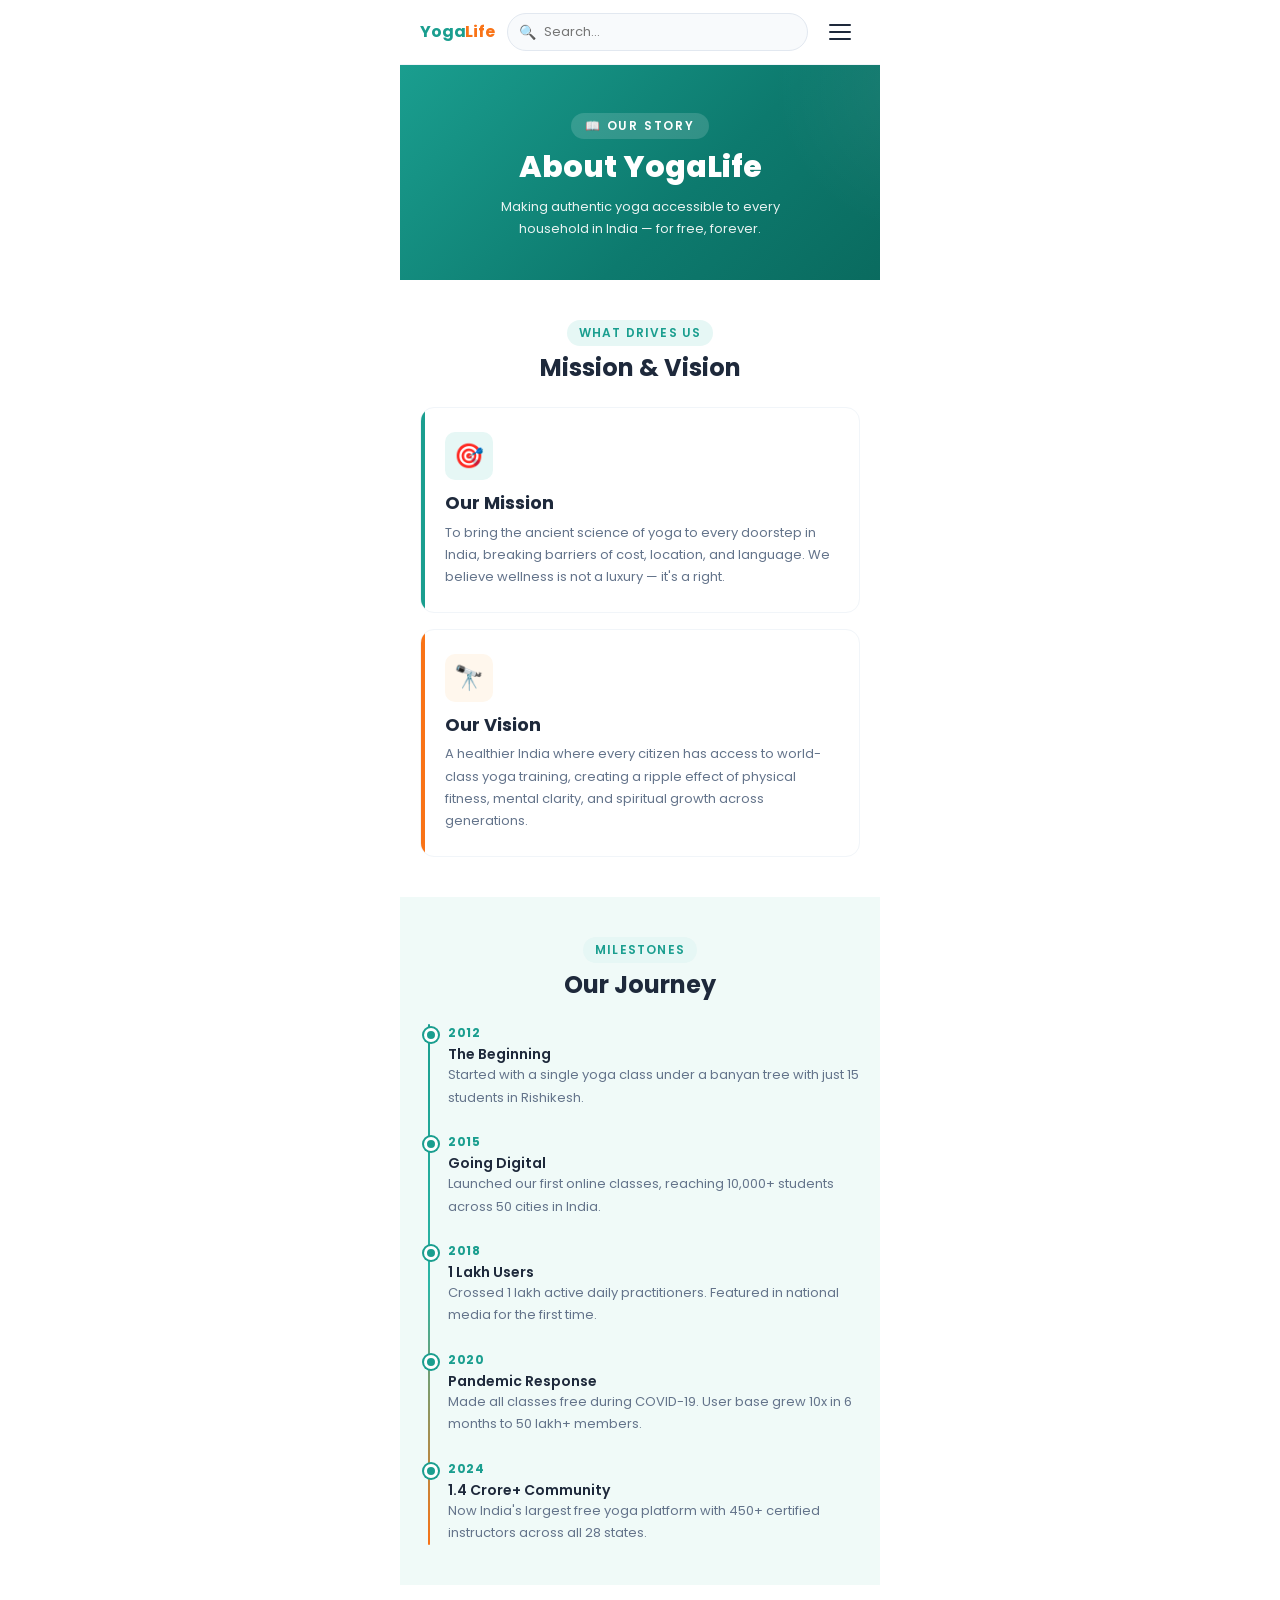
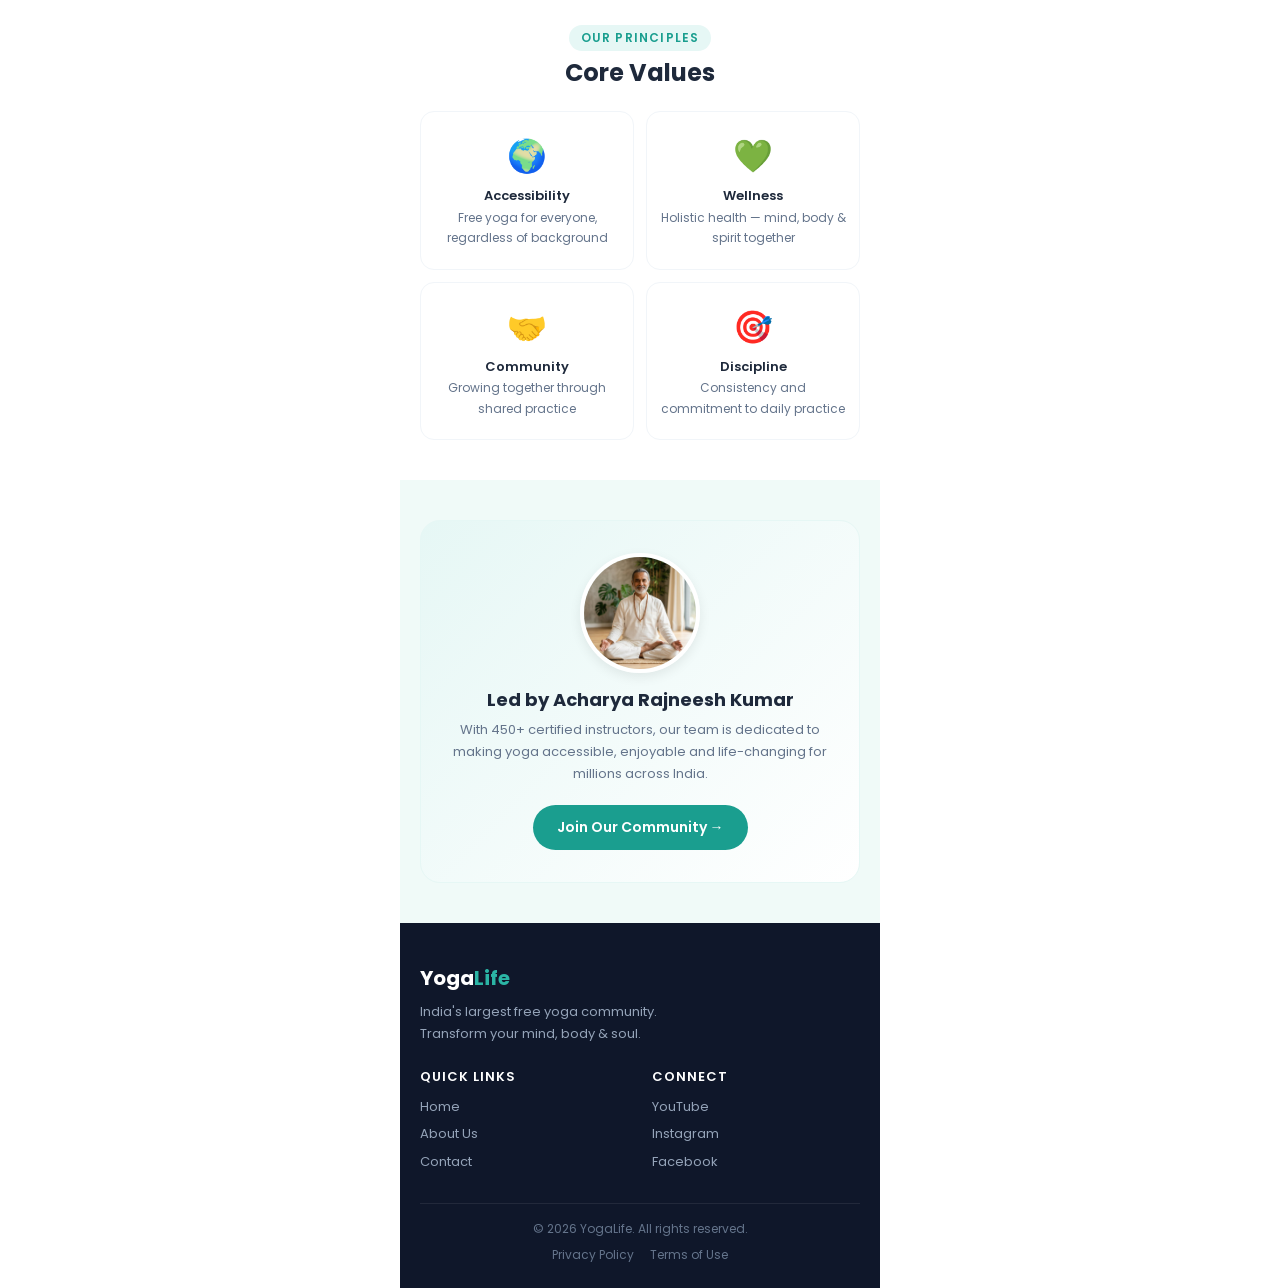
==== about.html @ 2ab1f59b "feat: initialize yoga website project with structural HTML, CSS modules, and core interactive JavaSc" ====
<!DOCTYPE html>
<html lang="en">
<head>
  <meta charset="UTF-8">
  <meta name="viewport" content="width=device-width, initial-scale=1.0, maximum-scale=1.0, user-scalable=no">
  <title>About Us — YogaLife | Our Story & Mission</title>
  <meta name="description" content="Learn about YogaLife's mission to make free yoga accessible to every Indian household. Founded in 2012, trusted by 1.4 Crore+ users.">
  <link rel="icon" href="data:image/svg+xml,<svg xmlns='http://www.w3.org/2000/svg' viewBox='0 0 32 32'><text y='28' font-size='28'>🧘</text></svg>">

  <link rel="stylesheet" href="css/reset.css">
  <link rel="stylesheet" href="css/variables.css">
  <link rel="stylesheet" href="css/global.css">
  <link rel="stylesheet" href="css/components.css">
  <link rel="stylesheet" href="css/nav.css">
  <link rel="stylesheet" href="css/footer.css">
  <link rel="stylesheet" href="css/about.css">
</head>
<body>

  <!-- Navigation -->
  <nav class="nav" id="main-nav">
    <div class="nav__inner">
      <a href="index.html" class="nav__brand">
        <span class="nav__name">Yoga<span>Life</span></span>
      </a>
      <div class="nav__search">
        <span class="nav__search-icon">🔍</span>
        <input type="text" class="nav__search-input" placeholder="Search..." id="search-input">
      </div>
      <button class="nav__toggle" id="nav-toggle" aria-label="Open menu">
        <span class="nav__toggle-bar"></span>
        <span class="nav__toggle-bar"></span>
        <span class="nav__toggle-bar"></span>
      </button>
    </div>
  </nav>

  <div class="nav__overlay" id="nav-overlay"></div>
  <div class="nav__drawer" id="nav-drawer">
    <div class="nav__drawer-header">
      <div class="nav__drawer-brand">Yoga<span>Life</span></div>
    </div>
    <div class="nav__links">
      <a href="index.html" class="nav__link"><span class="nav__link-icon">🏠</span> Home</a>
      <a href="about.html" class="nav__link active"><span class="nav__link-icon">📖</span> About Us</a>
      <a href="contact.html" class="nav__link"><span class="nav__link-icon">📞</span> Contact</a>
    </div>
    <div class="nav__drawer-cta">
      <a href="contact.html" class="btn btn--primary btn--full btn--pill">Get Started Free</a>
    </div>
  </div>

  <!-- Hero -->
  <section class="about-hero">
    <div class="about-hero__label">📖 Our Story</div>
    <h1 class="about-hero__title">About YogaLife</h1>
    <p class="about-hero__subtitle">Making authentic yoga accessible to every household in India — for free, forever.</p>
  </section>

  <!-- Mission & Vision -->
  <section class="section">
    <div class="section-header">
      <span class="section-label">What Drives Us</span>
      <h2 class="section-title">Mission & Vision</h2>
    </div>
    <div class="mv-cards">
      <div class="mv-card mv-card--mission animate-on-scroll">
        <div class="mv-card__icon">🎯</div>
        <h3 class="mv-card__title">Our Mission</h3>
        <p class="mv-card__text">To bring the ancient science of yoga to every doorstep in India, breaking barriers of cost, location, and language. We believe wellness is not a luxury — it's a right.</p>
      </div>
      <div class="mv-card mv-card--vision animate-on-scroll">
        <div class="mv-card__icon">🔭</div>
        <h3 class="mv-card__title">Our Vision</h3>
        <p class="mv-card__text">A healthier India where every citizen has access to world-class yoga training, creating a ripple effect of physical fitness, mental clarity, and spiritual growth across generations.</p>
      </div>
    </div>
  </section>

  <!-- Journey Timeline -->
  <section class="section section--tinted">
    <div class="section-header">
      <span class="section-label">Milestones</span>
      <h2 class="section-title">Our Journey</h2>
    </div>
    <div class="timeline">
      <div class="timeline-item animate-on-scroll">
        <div class="timeline-item__dot"></div>
        <div class="timeline-item__year">2012</div>
        <h3 class="timeline-item__title">The Beginning</h3>
        <p class="timeline-item__text">Started with a single yoga class under a banyan tree with just 15 students in Rishikesh.</p>
      </div>
      <div class="timeline-item animate-on-scroll">
        <div class="timeline-item__dot"></div>
        <div class="timeline-item__year">2015</div>
        <h3 class="timeline-item__title">Going Digital</h3>
        <p class="timeline-item__text">Launched our first online classes, reaching 10,000+ students across 50 cities in India.</p>
      </div>
      <div class="timeline-item animate-on-scroll">
        <div class="timeline-item__dot"></div>
        <div class="timeline-item__year">2018</div>
        <h3 class="timeline-item__title">1 Lakh Users</h3>
        <p class="timeline-item__text">Crossed 1 lakh active daily practitioners. Featured in national media for the first time.</p>
      </div>
      <div class="timeline-item animate-on-scroll">
        <div class="timeline-item__dot"></div>
        <div class="timeline-item__year">2020</div>
        <h3 class="timeline-item__title">Pandemic Response</h3>
        <p class="timeline-item__text">Made all classes free during COVID-19. User base grew 10x in 6 months to 50 lakh+ members.</p>
      </div>
      <div class="timeline-item animate-on-scroll">
        <div class="timeline-item__dot"></div>
        <div class="timeline-item__year">2024</div>
        <h3 class="timeline-item__title">1.4 Crore+ Community</h3>
        <p class="timeline-item__text">Now India's largest free yoga platform with 450+ certified instructors across all 28 states.</p>
      </div>
    </div>
  </section>

  <!-- Core Values -->
  <section class="section">
    <div class="section-header">
      <span class="section-label">Our Principles</span>
      <h2 class="section-title">Core Values</h2>
    </div>
    <div class="values-grid stagger-children">
      <div class="value-card animate-on-scroll">
        <div class="value-card__icon">🌍</div>
        <h3 class="value-card__title">Accessibility</h3>
        <p class="value-card__text">Free yoga for everyone, regardless of background</p>
      </div>
      <div class="value-card animate-on-scroll">
        <div class="value-card__icon">💚</div>
        <h3 class="value-card__title">Wellness</h3>
        <p class="value-card__text">Holistic health — mind, body & spirit together</p>
      </div>
      <div class="value-card animate-on-scroll">
        <div class="value-card__icon">🤝</div>
        <h3 class="value-card__title">Community</h3>
        <p class="value-card__text">Growing together through shared practice</p>
      </div>
      <div class="value-card animate-on-scroll">
        <div class="value-card__icon">🎯</div>
        <h3 class="value-card__title">Discipline</h3>
        <p class="value-card__text">Consistency and commitment to daily practice</p>
      </div>
    </div>
  </section>

  <!-- Team CTA -->
  <section class="section section--tinted">
    <div class="team-cta animate-scale-in">
      <img src="assets/images/trainer-main.png" alt="Acharya Rajneesh Kumar" class="team-cta__image" loading="lazy">
      <h3 class="team-cta__title">Led by Acharya Rajneesh Kumar</h3>
      <p class="team-cta__text">With 450+ certified instructors, our team is dedicated to making yoga accessible, enjoyable and life-changing for millions across India.</p>
      <a href="contact.html" class="btn btn--primary btn--pill">Join Our Community →</a>
    </div>
  </section>

  <!-- Footer -->
  <footer class="footer">
    <div class="footer__brand">
      <div class="footer__logo">Yoga<span>Life</span></div>
      <p class="footer__tagline">India's largest free yoga community. Transform your mind, body & soul.</p>
    </div>
    <div class="footer__grid">
      <div>
        <h3 class="footer__heading">Quick Links</h3>
        <div class="footer__links">
          <a href="index.html" class="footer__link">Home</a>
          <a href="about.html" class="footer__link">About Us</a>
          <a href="contact.html" class="footer__link">Contact</a>
        </div>
      </div>
      <div>
        <h3 class="footer__heading">Connect</h3>
        <div class="footer__links">
          <a href="#" class="footer__link">YouTube</a>
          <a href="#" class="footer__link">Instagram</a>
          <a href="#" class="footer__link">Facebook</a>
        </div>
      </div>
    </div>
    <div class="footer__divider"></div>
    <div class="footer__bottom">
      <p class="footer__copyright">© 2026 YogaLife. All rights reserved.</p>
      <div class="footer__legal">
        <a href="#" class="footer__legal-link">Privacy Policy</a>
        <a href="#" class="footer__legal-link">Terms of Use</a>
      </div>
    </div>
  </footer>

  <script src="js/main.js"></script>
</body>
</html>
---- css/variables.css ----
/* ============================================
   Design Tokens — CSS Custom Properties
   ============================================ */

:root {
  /* ---- Colors ---- */
  --color-primary:        #1A9E8F;
  --color-primary-dark:   #157A6E;
  --color-primary-light:  #2BB5A5;
  --color-primary-bg:     #E6F7F5;
  --color-primary-subtle: #F0FAF8;

  --color-accent:         #F97316;
  --color-accent-dark:    #EA580C;
  --color-accent-light:   #FB923C;
  --color-accent-bg:      #FFF7ED;

  --color-white:          #FFFFFF;
  --color-black:          #0F172A;

  --color-gray-50:        #F8FAFC;
  --color-gray-100:       #F1F5F9;
  --color-gray-200:       #E2E8F0;
  --color-gray-300:       #CBD5E1;
  --color-gray-400:       #94A3B8;
  --color-gray-500:       #64748B;
  --color-gray-600:       #475569;
  --color-gray-700:       #334155;
  --color-gray-800:       #1E293B;
  --color-gray-900:       #0F172A;

  --color-success:        #22C55E;
  --color-warning:        #EAB308;
  --color-error:          #EF4444;
  --color-info:           #3B82F6;

  /* ---- Surfaces ---- */
  --surface-page:         var(--color-white);
  --surface-card:         var(--color-white);
  --surface-elevated:     var(--color-gray-50);
  --surface-tinted:       var(--color-primary-subtle);

  /* ---- Text ---- */
  --text-primary:         var(--color-gray-800);
  --text-secondary:       var(--color-gray-500);
  --text-muted:           var(--color-gray-400);
  --text-on-primary:      var(--color-white);
  --text-on-accent:       var(--color-white);

  /* ---- Typography ---- */
  --font-family:          'Poppins', -apple-system, BlinkMacSystemFont, 'Segoe UI', sans-serif;
  --font-size-xs:         0.75rem;   /* 12px */
  --font-size-sm:         0.8125rem; /* 13px */
  --font-size-base:       0.875rem;  /* 14px */
  --font-size-md:         1rem;      /* 16px */
  --font-size-lg:         1.125rem;  /* 18px */
  --font-size-xl:         1.25rem;   /* 20px */
  --font-size-2xl:        1.5rem;    /* 24px */
  --font-size-3xl:        1.875rem;  /* 30px */
  --font-size-4xl:        2.25rem;   /* 36px */

  --font-weight-regular:  400;
  --font-weight-medium:   500;
  --font-weight-semibold: 600;
  --font-weight-bold:     700;
  --font-weight-extrabold:800;

  --line-height-tight:    1.2;
  --line-height-normal:   1.5;
  --line-height-relaxed:  1.7;

  /* ---- Spacing ---- */
  --space-1:  0.25rem;  /* 4px */
  --space-2:  0.5rem;   /* 8px */
  --space-3:  0.75rem;  /* 12px */
  --space-4:  1rem;     /* 16px */
  --space-5:  1.25rem;  /* 20px */
  --space-6:  1.5rem;   /* 24px */
  --space-8:  2rem;     /* 32px */
  --space-10: 2.5rem;   /* 40px */
  --space-12: 3rem;     /* 48px */
  --space-16: 4rem;     /* 64px */
  --space-20: 5rem;     /* 80px */

  /* ---- Layout ---- */
  --container-padding:    var(--space-5);
  --section-gap:          var(--space-12);

  /* ---- Border Radius ---- */
  --radius-sm:   6px;
  --radius-md:   10px;
  --radius-lg:   14px;
  --radius-xl:   20px;
  --radius-full: 9999px;

  /* ---- Shadows ---- */
  --shadow-xs:   0 1px 2px rgba(0,0,0,0.04);
  --shadow-sm:   0 2px 6px rgba(0,0,0,0.06);
  --shadow-md:   0 4px 12px rgba(0,0,0,0.08);
  --shadow-lg:   0 8px 24px rgba(0,0,0,0.10);
  --shadow-xl:   0 16px 40px rgba(0,0,0,0.12);
  --shadow-card: 0 2px 8px rgba(26,158,143,0.08);
  --shadow-glow: 0 0 20px rgba(26,158,143,0.15);

  /* ---- Transitions ---- */
  --transition-fast:   150ms ease;
  --transition-base:   250ms ease;
  --transition-slow:   400ms ease;
  --transition-spring: 350ms cubic-bezier(0.34,1.56,0.64,1);

  /* ---- Z-Index ---- */
  --z-dropdown:  100;
  --z-sticky:    200;
  --z-overlay:   300;
  --z-modal:     400;
  --z-toast:     500;
}
---- css/global.css ----
/* ============================================
   Global Styles — Typography, Layout, Utilities
   ============================================ */

@import url('https://fonts.googleapis.com/css2?family=Poppins:wght@300;400;500;600;700;800&display=swap');

body {
  font-family: var(--font-family);
  font-size: var(--font-size-base);
  font-weight: var(--font-weight-regular);
  color: var(--text-primary);
  background-color: var(--surface-page);
  line-height: var(--line-height-normal);
  max-width: 480px;
  margin: 0 auto;
  overflow-x: hidden;
  position: relative;
}

/* Typography */
.heading-1 { font-size: var(--font-size-3xl); font-weight: var(--font-weight-bold); line-height: var(--line-height-tight); }
.heading-2 { font-size: var(--font-size-2xl); font-weight: var(--font-weight-bold); line-height: var(--line-height-tight); }
.heading-3 { font-size: var(--font-size-xl); font-weight: var(--font-weight-semibold); }
.heading-4 { font-size: var(--font-size-lg); font-weight: var(--font-weight-semibold); }
.body-lg { font-size: var(--font-size-md); line-height: var(--line-height-relaxed); }
.body-sm { font-size: var(--font-size-sm); }
.text-xs { font-size: var(--font-size-xs); }
.text-muted { color: var(--text-secondary); }
.text-accent { color: var(--color-accent); }
.text-primary-color { color: var(--color-primary); }
.text-center { text-align: center; }
.text-bold { font-weight: var(--font-weight-bold); }

/* Section Containers */
.section { padding: var(--space-10) var(--container-padding); }
.section--tinted { background-color: var(--surface-tinted); }
.section--primary { background-color: var(--color-primary); color: var(--text-on-primary); }
.section--accent { background: linear-gradient(135deg, var(--color-accent), var(--color-accent-dark)); color: var(--text-on-accent); }
.section--gray { background-color: var(--color-gray-50); }

/* Section Header */
.section-header { margin-bottom: var(--space-6); text-align: center; }
.section-label {
  display: inline-block; font-size: var(--font-size-xs); font-weight: var(--font-weight-semibold);
  text-transform: uppercase; letter-spacing: 0.1em; color: var(--color-primary);
  background: var(--color-primary-bg); padding: var(--space-1) var(--space-3);
  border-radius: var(--radius-full); margin-bottom: var(--space-2);
}
.section-title { font-size: var(--font-size-2xl); font-weight: var(--font-weight-bold); color: var(--text-primary); margin-bottom: var(--space-2); line-height: var(--line-height-tight); }
.section-subtitle { font-size: var(--font-size-sm); color: var(--text-secondary); max-width: 320px; margin: 0 auto; line-height: var(--line-height-relaxed); }

/* Flex Utilities */
.flex { display: flex; }
.flex-col { flex-direction: column; }
.flex-wrap { flex-wrap: wrap; }
.items-center { align-items: center; }
.justify-center { justify-content: center; }
.justify-between { justify-content: space-between; }
.gap-2 { gap: var(--space-2); }
.gap-3 { gap: var(--space-3); }
.gap-4 { gap: var(--space-4); }
.gap-6 { gap: var(--space-6); }
.gap-8 { gap: var(--space-8); }

/* Spacing */
.mt-2 { margin-top: var(--space-2); }
.mt-4 { margin-top: var(--space-4); }
.mt-6 { margin-top: var(--space-6); }
.mb-2 { margin-bottom: var(--space-2); }
.mb-4 { margin-bottom: var(--space-4); }
.mb-6 { margin-bottom: var(--space-6); }
.w-full { width: 100%; }

/* Border Radius */
.rounded-md { border-radius: var(--radius-md); }
.rounded-lg { border-radius: var(--radius-lg); }
.rounded-xl { border-radius: var(--radius-xl); }
.rounded-full { border-radius: var(--radius-full); }

/* Scroll Animations */
.animate-on-scroll {
  opacity: 0; transform: translateY(24px);
  transition: opacity var(--transition-slow), transform var(--transition-slow);
}
.animate-on-scroll.is-visible { opacity: 1; transform: translateY(0); }
.animate-scale-in { opacity: 0; transform: scale(0.92); transition: opacity var(--transition-slow), transform var(--transition-spring); }
.animate-scale-in.is-visible { opacity: 1; transform: scale(1); }

.stagger-children > *:nth-child(1) { transition-delay: 0ms; }
.stagger-children > *:nth-child(2) { transition-delay: 80ms; }
.stagger-children > *:nth-child(3) { transition-delay: 160ms; }
.stagger-children > *:nth-child(4) { transition-delay: 240ms; }

.divider { width: 48px; height: 3px; background: linear-gradient(90deg, var(--color-primary), var(--color-primary-light)); border-radius: var(--radius-full); margin: var(--space-3) auto; }
.sr-only { position: absolute; width: 1px; height: 1px; padding: 0; margin: -1px; overflow: hidden; clip: rect(0,0,0,0); white-space: nowrap; border: 0; }
---- css/components.css ----
/* ============================================
   Reusable Components
   ============================================ */

/* ---- Buttons ---- */
.btn {
  display: inline-flex; align-items: center; justify-content: center; gap: var(--space-2);
  padding: 12px 24px; font-size: var(--font-size-base); font-weight: var(--font-weight-semibold);
  border-radius: var(--radius-md); transition: all var(--transition-base);
  cursor: pointer; border: none; white-space: nowrap; text-align: center;
}
.btn--primary { background: var(--color-primary); color: var(--text-on-primary); }
.btn--primary:hover { background: var(--color-primary-dark); transform: translateY(-1px); box-shadow: var(--shadow-md); }
.btn--accent { background: var(--color-accent); color: var(--text-on-accent); }
.btn--accent:hover { background: var(--color-accent-dark); transform: translateY(-1px); box-shadow: var(--shadow-md); }
.btn--outline { background: transparent; color: var(--color-primary); border: 2px solid var(--color-primary); }
.btn--outline:hover { background: var(--color-primary); color: var(--text-on-primary); }
.btn--white { background: var(--color-white); color: var(--color-primary); }
.btn--white:hover { background: var(--color-gray-100); transform: translateY(-1px); }
.btn--pill { border-radius: var(--radius-full); }
.btn--sm { padding: 8px 16px; font-size: var(--font-size-sm); }
.btn--lg { padding: 14px 28px; font-size: var(--font-size-md); }
.btn--full { width: 100%; }
.btn--icon { width: 44px; height: 44px; padding: 0; border-radius: var(--radius-full); }

/* ---- Cards ---- */
.card {
  background: var(--surface-card); border-radius: var(--radius-lg);
  box-shadow: var(--shadow-sm); overflow: hidden; transition: all var(--transition-base);
}
.card:hover { box-shadow: var(--shadow-md); transform: translateY(-2px); }
.card__image { width: 100%; height: 180px; object-fit: cover; }
.card__body { padding: var(--space-4); }
.card__title { font-size: var(--font-size-md); font-weight: var(--font-weight-semibold); margin-bottom: var(--space-1); }
.card__text { font-size: var(--font-size-sm); color: var(--text-secondary); line-height: var(--line-height-relaxed); }
.card--bordered { box-shadow: none; border: 1px solid var(--color-gray-200); }
.card--flat { box-shadow: none; }

/* ---- Badges ---- */
.badge {
  display: inline-flex; align-items: center; padding: 4px 10px;
  font-size: var(--font-size-xs); font-weight: var(--font-weight-semibold);
  border-radius: var(--radius-full); letter-spacing: 0.02em;
}
.badge--primary { background: var(--color-primary-bg); color: var(--color-primary); }
.badge--accent { background: var(--color-accent-bg); color: var(--color-accent); }
.badge--success { background: #DCFCE7; color: #16A34A; }

/* ---- Stat Card ---- */
.stat-card {
  text-align: center; padding: var(--space-4);
  background: var(--surface-card); border-radius: var(--radius-lg); box-shadow: var(--shadow-sm);
}
.stat-card__number { font-size: var(--font-size-2xl); font-weight: var(--font-weight-extrabold); color: var(--color-primary); }
.stat-card__label { font-size: var(--font-size-xs); color: var(--text-secondary); margin-top: var(--space-1); }

/* ---- Testimonial Card ---- */
.testimonial-card {
  background: var(--surface-card); border-radius: var(--radius-lg);
  padding: var(--space-6); box-shadow: var(--shadow-sm); border: 1px solid var(--color-gray-100);
}
.testimonial-card__header { display: flex; align-items: center; gap: var(--space-3); margin-bottom: var(--space-4); }
.testimonial-card__avatar { width: 48px; height: 48px; border-radius: var(--radius-full); object-fit: cover; }
.testimonial-card__name { font-weight: var(--font-weight-semibold); font-size: var(--font-size-base); }
.testimonial-card__role { font-size: var(--font-size-xs); color: var(--text-secondary); }
.testimonial-card__stars { display: flex; gap: 2px; color: var(--color-warning); margin-bottom: var(--space-3); }
.testimonial-card__quote { font-size: var(--font-size-sm); color: var(--text-secondary); line-height: var(--line-height-relaxed); font-style: italic; }

/* ---- Benefit Row ---- */
.benefit-row {
  display: flex; align-items: flex-start; gap: var(--space-3); padding: var(--space-3) 0;
}
.benefit-row__icon {
  width: 36px; height: 36px; min-width: 36px; border-radius: var(--radius-full);
  background: var(--color-primary-bg); color: var(--color-primary);
  display: flex; align-items: center; justify-content: center; font-size: 16px;
}
.benefit-row__content { flex: 1; }
.benefit-row__title { font-weight: var(--font-weight-semibold); font-size: var(--font-size-base); margin-bottom: 2px; }
.benefit-row__text { font-size: var(--font-size-sm); color: var(--text-secondary); }

/* ---- Filter Pills ---- */
.filter-pills {
  display: flex; gap: var(--space-2); overflow-x: auto; padding-bottom: var(--space-2);
  -webkit-overflow-scrolling: touch; scrollbar-width: none;
}
.filter-pills::-webkit-scrollbar { display: none; }
.filter-pill {
  padding: 8px 18px; font-size: var(--font-size-sm); font-weight: var(--font-weight-medium);
  border-radius: var(--radius-full); border: 1.5px solid var(--color-gray-200);
  background: var(--color-white); color: var(--text-secondary); white-space: nowrap;
  cursor: pointer; transition: all var(--transition-fast);
}
.filter-pill:hover { border-color: var(--color-primary); color: var(--color-primary); }
.filter-pill.active { background: var(--color-primary); color: var(--text-on-primary); border-color: var(--color-primary); }

/* ---- Accordion ---- */
.accordion-item { border-bottom: 1px solid var(--color-gray-200); }
.accordion-trigger {
  width: 100%; display: flex; justify-content: space-between; align-items: center;
  padding: var(--space-4) 0; font-size: var(--font-size-base); font-weight: var(--font-weight-medium);
  text-align: left; cursor: pointer; transition: color var(--transition-fast);
}
.accordion-trigger:hover { color: var(--color-primary); }
.accordion-trigger__icon { transition: transform var(--transition-base); font-size: 18px; }
.accordion-item.open .accordion-trigger__icon { transform: rotate(180deg); }
.accordion-content {
  max-height: 0; overflow: hidden; transition: max-height var(--transition-base);
}
.accordion-item.open .accordion-content { max-height: 500px; }
.accordion-content__inner { padding-bottom: var(--space-4); font-size: var(--font-size-sm); color: var(--text-secondary); line-height: var(--line-height-relaxed); }

/* ---- Media Logo Bar ---- */
.media-logos {
  display: flex; gap: var(--space-4); align-items: center; justify-content: center;
  flex-wrap: wrap; opacity: 0.7;
}
.media-logos img { height: 24px; object-fit: contain; filter: grayscale(100%); transition: filter var(--transition-base); }
.media-logos img:hover { filter: grayscale(0%); }

/* ---- Icon Circle ---- */
.icon-circle {
  width: 56px; height: 56px; border-radius: var(--radius-full);
  display: flex; align-items: center; justify-content: center;
  font-size: 24px;
}
.icon-circle--primary { background: var(--color-primary-bg); color: var(--color-primary); }
.icon-circle--accent { background: var(--color-accent-bg); color: var(--color-accent); }

/* ---- Form Inputs ---- */
.form-group { margin-bottom: var(--space-4); }
.form-label { display: block; font-size: var(--font-size-sm); font-weight: var(--font-weight-medium); margin-bottom: var(--space-2); color: var(--text-primary); }
.form-input {
  width: 100%; padding: 12px 16px; font-size: var(--font-size-base); border: 1.5px solid var(--color-gray-200);
  border-radius: var(--radius-md); background: var(--color-white); transition: border-color var(--transition-fast);
}
.form-input:focus { border-color: var(--color-primary); box-shadow: 0 0 0 3px rgba(26,158,143,0.1); }
.form-input--textarea { min-height: 120px; resize: vertical; }
.form-input.error { border-color: var(--color-error); }
.form-error { font-size: var(--font-size-xs); color: var(--color-error); margin-top: var(--space-1); }
---- css/nav.css ----
/* ============================================
   Mobile Navigation — Hamburger + Slide Drawer
   ============================================ */

.nav {
  position: sticky;
  top: 0;
  z-index: var(--z-sticky);
  background: var(--color-white);
  border-bottom: 1px solid var(--color-gray-100);
  padding: var(--space-3) var(--container-padding);
}

.nav__inner {
  display: flex;
  align-items: center;
  justify-content: space-between;
  gap: var(--space-3);
}

.nav__brand {
  display: flex;
  align-items: center;
  gap: var(--space-2);
}

.nav__logo {
  width: 32px;
  height: 32px;
}

.nav__name {
  font-size: var(--font-size-md);
  font-weight: var(--font-weight-bold);
  color: var(--color-primary);
  letter-spacing: -0.01em;
}

.nav__name span {
  color: var(--color-accent);
}

/* Hamburger Button */
.nav__toggle {
  width: 40px;
  height: 40px;
  display: flex;
  flex-direction: column;
  align-items: center;
  justify-content: center;
  gap: 5px;
  cursor: pointer;
  z-index: calc(var(--z-modal) + 1);
}

.nav__toggle-bar {
  width: 22px;
  height: 2px;
  background: var(--text-primary);
  border-radius: 2px;
  transition: all var(--transition-base);
}

.nav__toggle.active .nav__toggle-bar:nth-child(1) {
  transform: translateY(7px) rotate(45deg);
}

.nav__toggle.active .nav__toggle-bar:nth-child(2) {
  opacity: 0;
}

.nav__toggle.active .nav__toggle-bar:nth-child(3) {
  transform: translateY(-7px) rotate(-45deg);
}

/* Search */
.nav__search {
  flex: 1;
  position: relative;
}

.nav__search-input {
  width: 100%;
  padding: 8px 12px 8px 36px;
  font-size: var(--font-size-sm);
  border: 1.5px solid var(--color-gray-200);
  border-radius: var(--radius-full);
  background: var(--color-gray-50);
  transition: border-color var(--transition-fast);
}

.nav__search-input:focus {
  border-color: var(--color-primary);
  background: var(--color-white);
}

.nav__search-icon {
  position: absolute;
  left: 12px;
  top: 50%;
  transform: translateY(-50%);
  color: var(--text-muted);
  font-size: 14px;
}

/* Slide Drawer Overlay */
.nav__overlay {
  position: fixed;
  top: 0;
  left: 0;
  width: 100%;
  height: 100%;
  background: rgba(0, 0, 0, 0.5);
  opacity: 0;
  visibility: hidden;
  transition: all var(--transition-base);
  z-index: var(--z-overlay);
}

.nav__overlay.active {
  opacity: 1;
  visibility: visible;
}

/* Slide Drawer */
.nav__drawer {
  position: fixed;
  top: 0;
  right: -100%;
  width: 80%;
  max-width: 320px;
  height: 100%;
  background: var(--color-white);
  z-index: var(--z-modal);
  transition: right var(--transition-base);
  padding: var(--space-16) var(--space-6) var(--space-6);
  overflow-y: auto;
  box-shadow: var(--shadow-xl);
}

.nav__drawer.active {
  right: 0;
}

.nav__drawer-header {
  margin-bottom: var(--space-8);
  padding-bottom: var(--space-4);
  border-bottom: 1px solid var(--color-gray-100);
}

.nav__drawer-brand {
  font-size: var(--font-size-xl);
  font-weight: var(--font-weight-bold);
  color: var(--color-primary);
}

.nav__drawer-brand span {
  color: var(--color-accent);
}

.nav__links {
  display: flex;
  flex-direction: column;
  gap: var(--space-1);
}

.nav__link {
  display: flex;
  align-items: center;
  gap: var(--space-3);
  padding: var(--space-3) var(--space-4);
  font-size: var(--font-size-base);
  font-weight: var(--font-weight-medium);
  color: var(--text-primary);
  border-radius: var(--radius-md);
  transition: all var(--transition-fast);
}

.nav__link:hover,
.nav__link.active {
  background: var(--color-primary-bg);
  color: var(--color-primary);
}

.nav__link-icon {
  width: 20px;
  text-align: center;
  font-size: 16px;
}

.nav__drawer-cta {
  margin-top: var(--space-8);
  padding-top: var(--space-6);
  border-top: 1px solid var(--color-gray-100);
}
---- css/footer.css ----
/* ============================================
   Footer
   ============================================ */

.footer {
  background: var(--color-gray-900);
  color: var(--color-gray-300);
  padding: var(--space-10) var(--container-padding) var(--space-6);
}

.footer__brand {
  margin-bottom: var(--space-6);
}

.footer__logo {
  font-size: var(--font-size-xl);
  font-weight: var(--font-weight-bold);
  color: var(--color-white);
  margin-bottom: var(--space-2);
}

.footer__logo span {
  color: var(--color-primary-light);
}

.footer__tagline {
  font-size: var(--font-size-sm);
  color: var(--color-gray-400);
  line-height: var(--line-height-relaxed);
  max-width: 280px;
}

.footer__grid {
  display: grid;
  grid-template-columns: 1fr 1fr;
  gap: var(--space-6);
  margin-bottom: var(--space-8);
}

.footer__heading {
  font-size: var(--font-size-sm);
  font-weight: var(--font-weight-semibold);
  color: var(--color-white);
  text-transform: uppercase;
  letter-spacing: 0.08em;
  margin-bottom: var(--space-3);
}

.footer__links {
  display: flex;
  flex-direction: column;
  gap: var(--space-2);
}

.footer__link {
  font-size: var(--font-size-sm);
  color: var(--color-gray-400);
  transition: color var(--transition-fast);
}

.footer__link:hover {
  color: var(--color-primary-light);
}

.footer__social {
  display: flex;
  gap: var(--space-3);
  margin-bottom: var(--space-8);
}

.footer__social-link {
  width: 40px;
  height: 40px;
  border-radius: var(--radius-full);
  background: rgba(255, 255, 255, 0.08);
  display: flex;
  align-items: center;
  justify-content: center;
  color: var(--color-gray-400);
  font-size: 16px;
  transition: all var(--transition-fast);
}

.footer__social-link:hover {
  background: var(--color-primary);
  color: var(--color-white);
  transform: translateY(-2px);
}

.footer__divider {
  height: 1px;
  background: rgba(255, 255, 255, 0.08);
  margin-bottom: var(--space-4);
}

.footer__bottom {
  display: flex;
  flex-direction: column;
  align-items: center;
  gap: var(--space-2);
  text-align: center;
}

.footer__copyright {
  font-size: var(--font-size-xs);
  color: var(--color-gray-500);
}

.footer__legal {
  display: flex;
  gap: var(--space-4);
}

.footer__legal-link {
  font-size: var(--font-size-xs);
  color: var(--color-gray-500);
  transition: color var(--transition-fast);
}

.footer__legal-link:hover {
  color: var(--color-primary-light);
}
---- css/about.css ----
/* ============================================
   About Page Styles
   ============================================ */

/* Hero */
.about-hero {
  background: linear-gradient(135deg, #1A9E8F 0%, #0D7A6E 60%, #0A6B5F 100%);
  color: var(--color-white);
  padding: var(--space-12) var(--container-padding) var(--space-10);
  text-align: center;
  position: relative;
  overflow: hidden;
}

.about-hero::before {
  content: '';
  position: absolute;
  top: -60%;
  right: -40%;
  width: 300px;
  height: 300px;
  background: radial-gradient(circle, rgba(255,255,255,0.06) 0%, transparent 70%);
  border-radius: 50%;
}

.about-hero__label {
  display: inline-block;
  font-size: var(--font-size-xs);
  font-weight: var(--font-weight-semibold);
  text-transform: uppercase;
  letter-spacing: 0.15em;
  background: rgba(255,255,255,0.15);
  padding: 4px 14px;
  border-radius: var(--radius-full);
  margin-bottom: var(--space-3);
}

.about-hero__title {
  font-size: var(--font-size-3xl);
  font-weight: var(--font-weight-extrabold);
  line-height: 1.1;
  margin-bottom: var(--space-3);
}

.about-hero__subtitle {
  font-size: var(--font-size-sm);
  opacity: 0.9;
  max-width: 320px;
  margin: 0 auto;
  line-height: var(--line-height-relaxed);
}

/* Mission & Vision */
.mv-cards {
  display: flex;
  flex-direction: column;
  gap: var(--space-4);
}

.mv-card {
  padding: var(--space-6);
  border-radius: var(--radius-lg);
  border: 1px solid var(--color-gray-100);
  background: var(--color-white);
  position: relative;
  overflow: hidden;
}

.mv-card::before {
  content: '';
  position: absolute;
  top: 0;
  left: 0;
  width: 4px;
  height: 100%;
}

.mv-card--mission::before {
  background: var(--color-primary);
}

.mv-card--vision::before {
  background: var(--color-accent);
}

.mv-card__icon {
  width: 48px;
  height: 48px;
  border-radius: var(--radius-md);
  display: flex;
  align-items: center;
  justify-content: center;
  font-size: 24px;
  margin-bottom: var(--space-3);
}

.mv-card--mission .mv-card__icon {
  background: var(--color-primary-bg);
}

.mv-card--vision .mv-card__icon {
  background: var(--color-accent-bg);
}

.mv-card__title {
  font-size: var(--font-size-lg);
  font-weight: var(--font-weight-bold);
  margin-bottom: var(--space-2);
}

.mv-card__text {
  font-size: var(--font-size-sm);
  color: var(--text-secondary);
  line-height: var(--line-height-relaxed);
}

/* Timeline */
.timeline {
  position: relative;
  padding-left: 28px;
}

.timeline::before {
  content: '';
  position: absolute;
  left: 8px;
  top: 0;
  bottom: 0;
  width: 2px;
  background: linear-gradient(to bottom, var(--color-primary), var(--color-primary-light), var(--color-accent));
  border-radius: 2px;
}

.timeline-item {
  position: relative;
  padding-bottom: var(--space-6);
}

.timeline-item:last-child {
  padding-bottom: 0;
}

.timeline-item__dot {
  position: absolute;
  left: -24px;
  top: 4px;
  width: 14px;
  height: 14px;
  border-radius: var(--radius-full);
  background: var(--color-primary);
  border: 3px solid var(--color-white);
  box-shadow: 0 0 0 2px var(--color-primary);
}

.timeline-item__year {
  font-size: var(--font-size-xs);
  font-weight: var(--font-weight-bold);
  color: var(--color-primary);
  text-transform: uppercase;
  letter-spacing: 0.05em;
  margin-bottom: var(--space-1);
}

.timeline-item__title {
  font-size: var(--font-size-base);
  font-weight: var(--font-weight-semibold);
  margin-bottom: 2px;
}

.timeline-item__text {
  font-size: var(--font-size-sm);
  color: var(--text-secondary);
  line-height: var(--line-height-relaxed);
}

/* Values */
.values-grid {
  display: grid;
  grid-template-columns: 1fr 1fr;
  gap: var(--space-3);
}

.value-card {
  text-align: center;
  padding: var(--space-5) var(--space-3);
  background: var(--color-white);
  border-radius: var(--radius-lg);
  border: 1px solid var(--color-gray-100);
  transition: all var(--transition-base);
}

.value-card:hover {
  border-color: var(--color-primary-bg);
  box-shadow: var(--shadow-card);
  transform: translateY(-2px);
}

.value-card__icon {
  font-size: 32px;
  margin-bottom: var(--space-2);
}

.value-card__title {
  font-size: var(--font-size-sm);
  font-weight: var(--font-weight-semibold);
  margin-bottom: 4px;
}

.value-card__text {
  font-size: var(--font-size-xs);
  color: var(--text-secondary);
  line-height: var(--line-height-relaxed);
}

/* Team CTA */
.team-cta {
  text-align: center;
  padding: var(--space-8) var(--space-6);
  background: linear-gradient(135deg, var(--color-primary-bg), var(--color-white));
  border-radius: var(--radius-xl);
  border: 1px solid var(--color-primary-bg);
}

.team-cta__image {
  width: 120px;
  height: 120px;
  border-radius: var(--radius-full);
  object-fit: cover;
  margin: 0 auto var(--space-4);
  border: 4px solid var(--color-white);
  box-shadow: var(--shadow-md);
}

.team-cta__title {
  font-size: var(--font-size-lg);
  font-weight: var(--font-weight-bold);
  margin-bottom: var(--space-2);
}

.team-cta__text {
  font-size: var(--font-size-sm);
  color: var(--text-secondary);
  margin-bottom: var(--space-5);
  line-height: var(--line-height-relaxed);
}
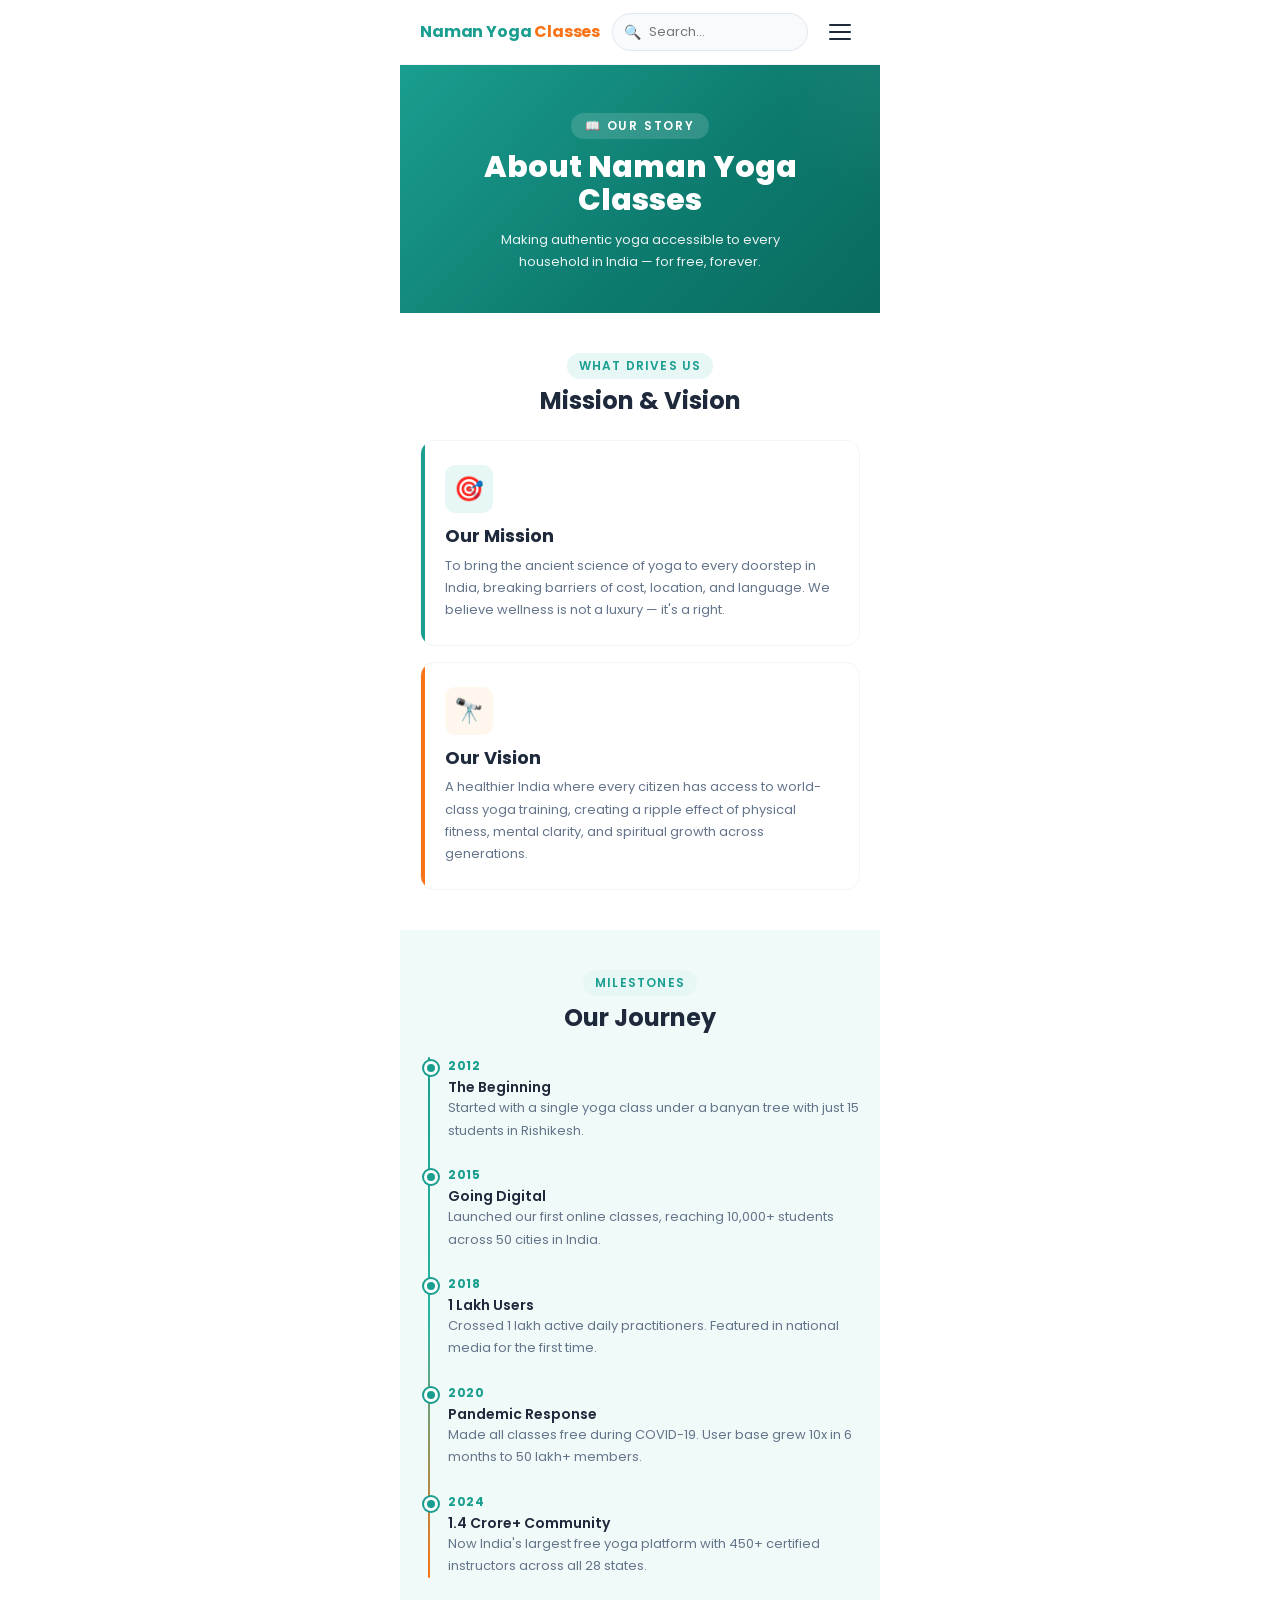
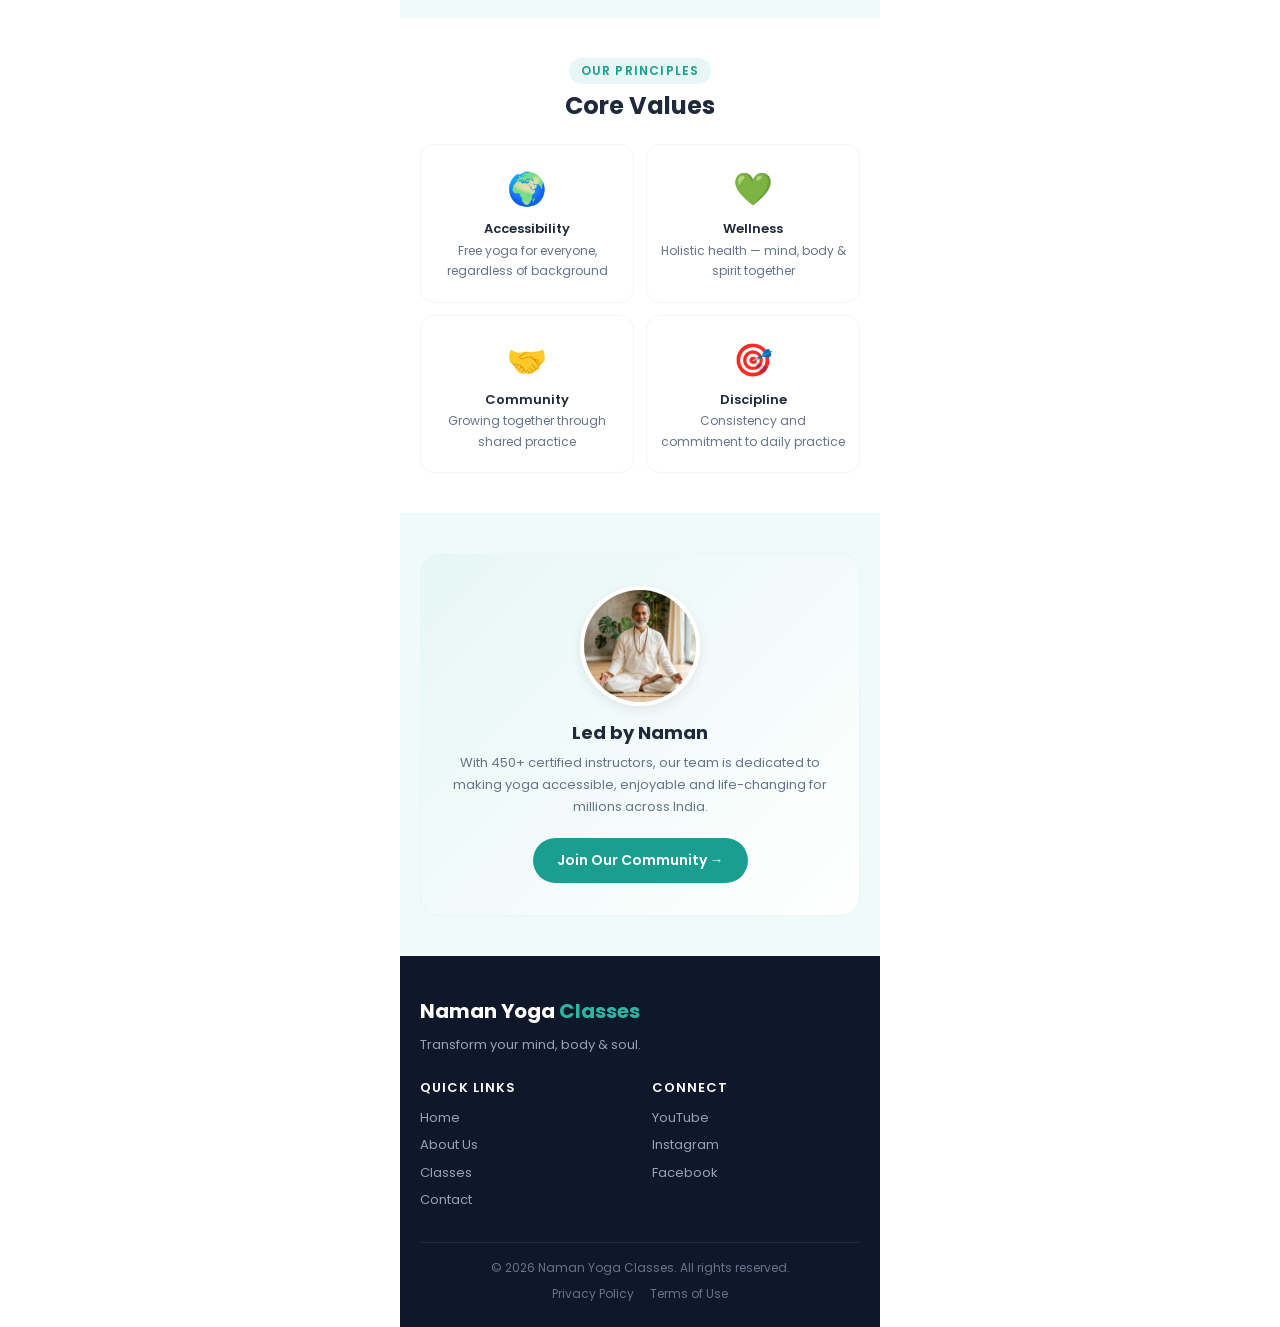
==== commit 7fce2caa: "refactor: rebrand website to Naman Yoga Classes and add new classes page with gallery assets" ====
--- a/about.html
+++ b/about.html
@@ -3,8 +3,8 @@
 <head>
   <meta charset="UTF-8">
   <meta name="viewport" content="width=device-width, initial-scale=1.0, maximum-scale=1.0, user-scalable=no">
-  <title>About Us — YogaLife | Our Story & Mission</title>
-  <meta name="description" content="Learn about YogaLife's mission to make free yoga accessible to every Indian household. Founded in 2012, trusted by 1.4 Crore+ users.">
+  <title>About Us — Naman Yoga Classes | Our Story & Mission</title>
+  <meta name="description" content="Learn about Naman Yoga Classes's mission to make yoga accessible to everyone.">
   <link rel="icon" href="data:image/svg+xml,<svg xmlns='http://www.w3.org/2000/svg' viewBox='0 0 32 32'><text y='28' font-size='28'>🧘</text></svg>">
 
   <link rel="stylesheet" href="css/reset.css">
@@ -21,7 +21,7 @@
   <nav class="nav" id="main-nav">
     <div class="nav__inner">
       <a href="index.html" class="nav__brand">
-        <span class="nav__name">Yoga<span>Life</span></span>
+        <span class="nav__name">Naman Yoga <span>Classes</span></span>
       </a>
       <div class="nav__search">
         <span class="nav__search-icon">🔍</span>
@@ -38,11 +38,12 @@
   <div class="nav__overlay" id="nav-overlay"></div>
   <div class="nav__drawer" id="nav-drawer">
     <div class="nav__drawer-header">
-      <div class="nav__drawer-brand">Yoga<span>Life</span></div>
+      <div class="nav__drawer-brand">Naman Yoga <span>Classes</span></div>
     </div>
     <div class="nav__links">
       <a href="index.html" class="nav__link"><span class="nav__link-icon">🏠</span> Home</a>
       <a href="about.html" class="nav__link active"><span class="nav__link-icon">📖</span> About Us</a>
+      <a href="classes.html" class="nav__link"><span class="nav__link-icon">🧘</span> Classes</a>
       <a href="contact.html" class="nav__link"><span class="nav__link-icon">📞</span> Contact</a>
     </div>
     <div class="nav__drawer-cta">
@@ -53,7 +54,7 @@
   <!-- Hero -->
   <section class="about-hero">
     <div class="about-hero__label">📖 Our Story</div>
-    <h1 class="about-hero__title">About YogaLife</h1>
+    <h1 class="about-hero__title">About Naman Yoga Classes</h1>
     <p class="about-hero__subtitle">Making authentic yoga accessible to every household in India — for free, forever.</p>
   </section>
 
@@ -151,7 +152,7 @@
   <section class="section section--tinted">
     <div class="team-cta animate-scale-in">
       <img src="assets/images/trainer-main.png" alt="Acharya Rajneesh Kumar" class="team-cta__image" loading="lazy">
-      <h3 class="team-cta__title">Led by Acharya Rajneesh Kumar</h3>
+      <h3 class="team-cta__title">Led by Naman</h3>
       <p class="team-cta__text">With 450+ certified instructors, our team is dedicated to making yoga accessible, enjoyable and life-changing for millions across India.</p>
       <a href="contact.html" class="btn btn--primary btn--pill">Join Our Community →</a>
     </div>
@@ -160,8 +161,8 @@
   <!-- Footer -->
   <footer class="footer">
     <div class="footer__brand">
-      <div class="footer__logo">Yoga<span>Life</span></div>
-      <p class="footer__tagline">India's largest free yoga community. Transform your mind, body & soul.</p>
+      <div class="footer__logo">Naman Yoga <span>Classes</span></div>
+      <p class="footer__tagline">Transform your mind, body & soul.</p>
     </div>
     <div class="footer__grid">
       <div>
@@ -169,6 +170,7 @@
         <div class="footer__links">
           <a href="index.html" class="footer__link">Home</a>
           <a href="about.html" class="footer__link">About Us</a>
+          <a href="classes.html" class="footer__link">Classes</a>
           <a href="contact.html" class="footer__link">Contact</a>
         </div>
       </div>
@@ -183,7 +185,7 @@
     </div>
     <div class="footer__divider"></div>
     <div class="footer__bottom">
-      <p class="footer__copyright">© 2026 YogaLife. All rights reserved.</p>
+      <p class="footer__copyright">© 2026 Naman Yoga Classes. All rights reserved.</p>
       <div class="footer__legal">
         <a href="#" class="footer__legal-link">Privacy Policy</a>
         <a href="#" class="footer__legal-link">Terms of Use</a>
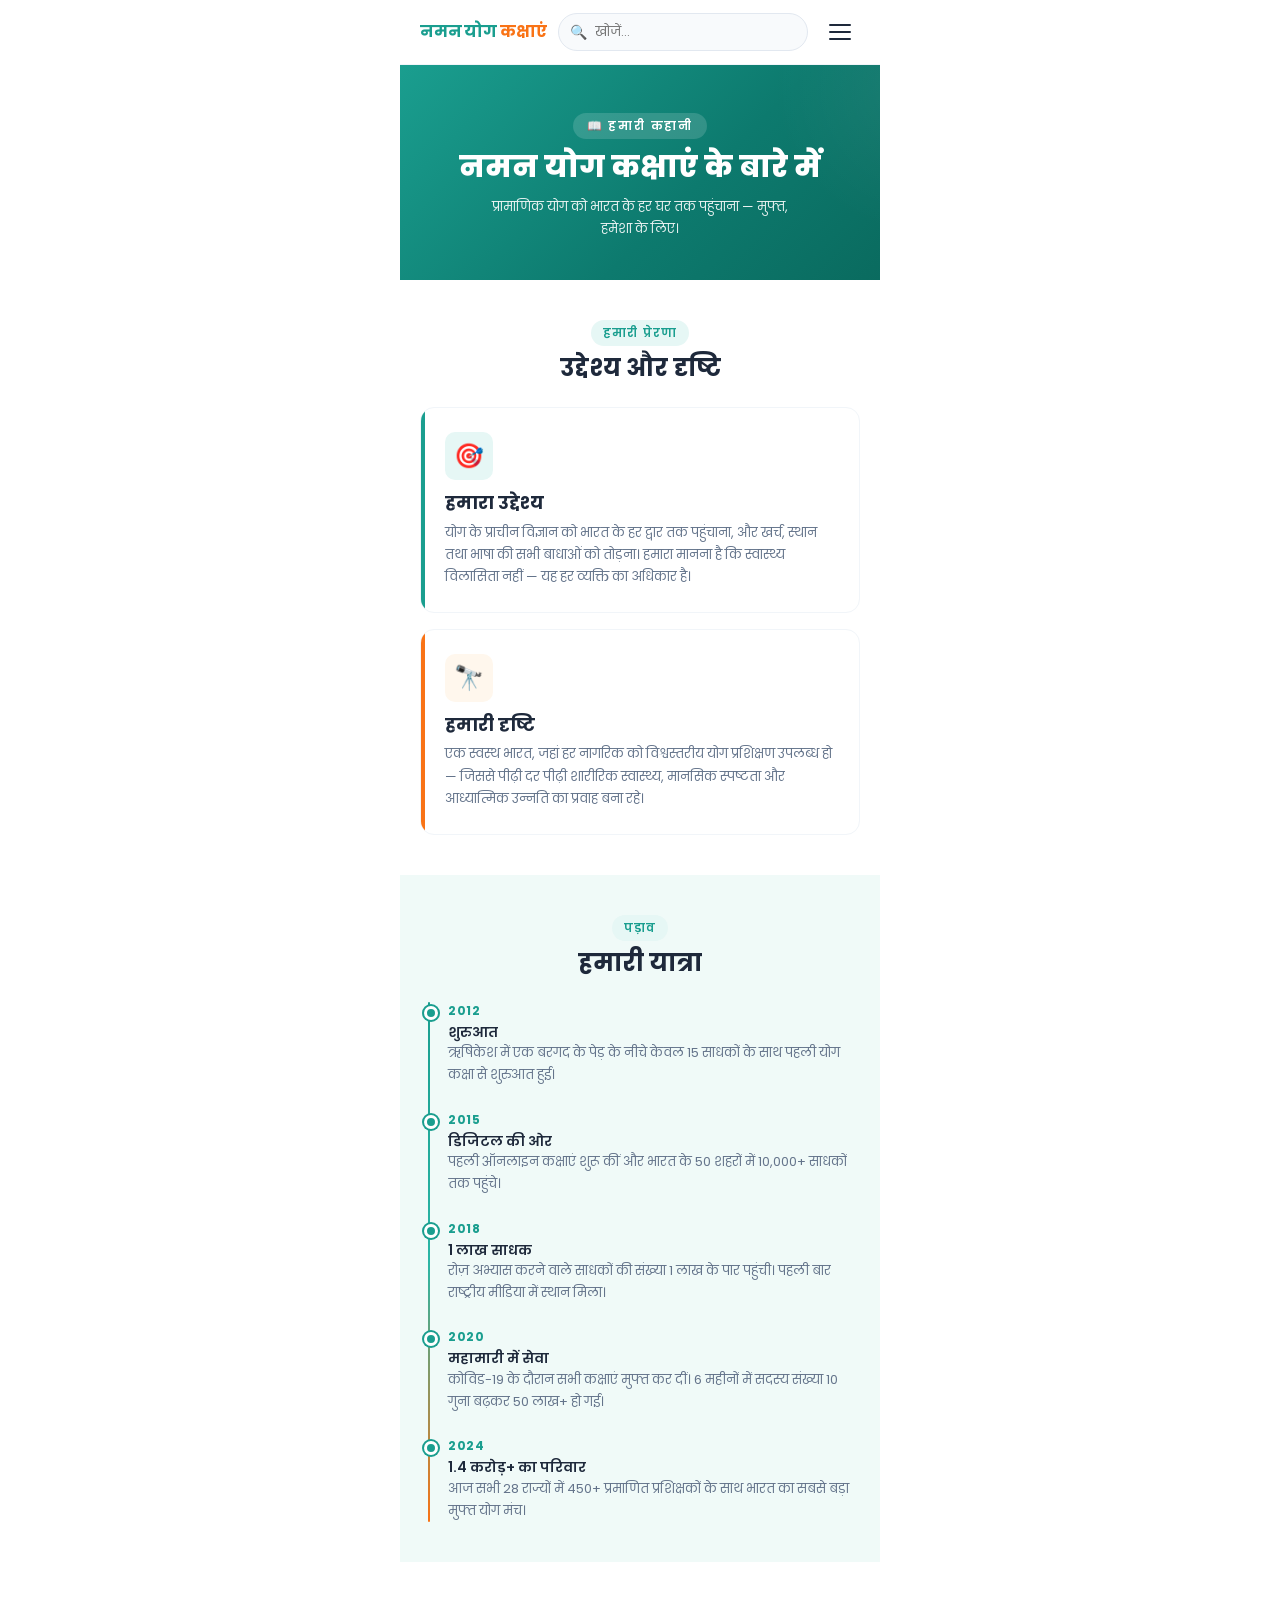
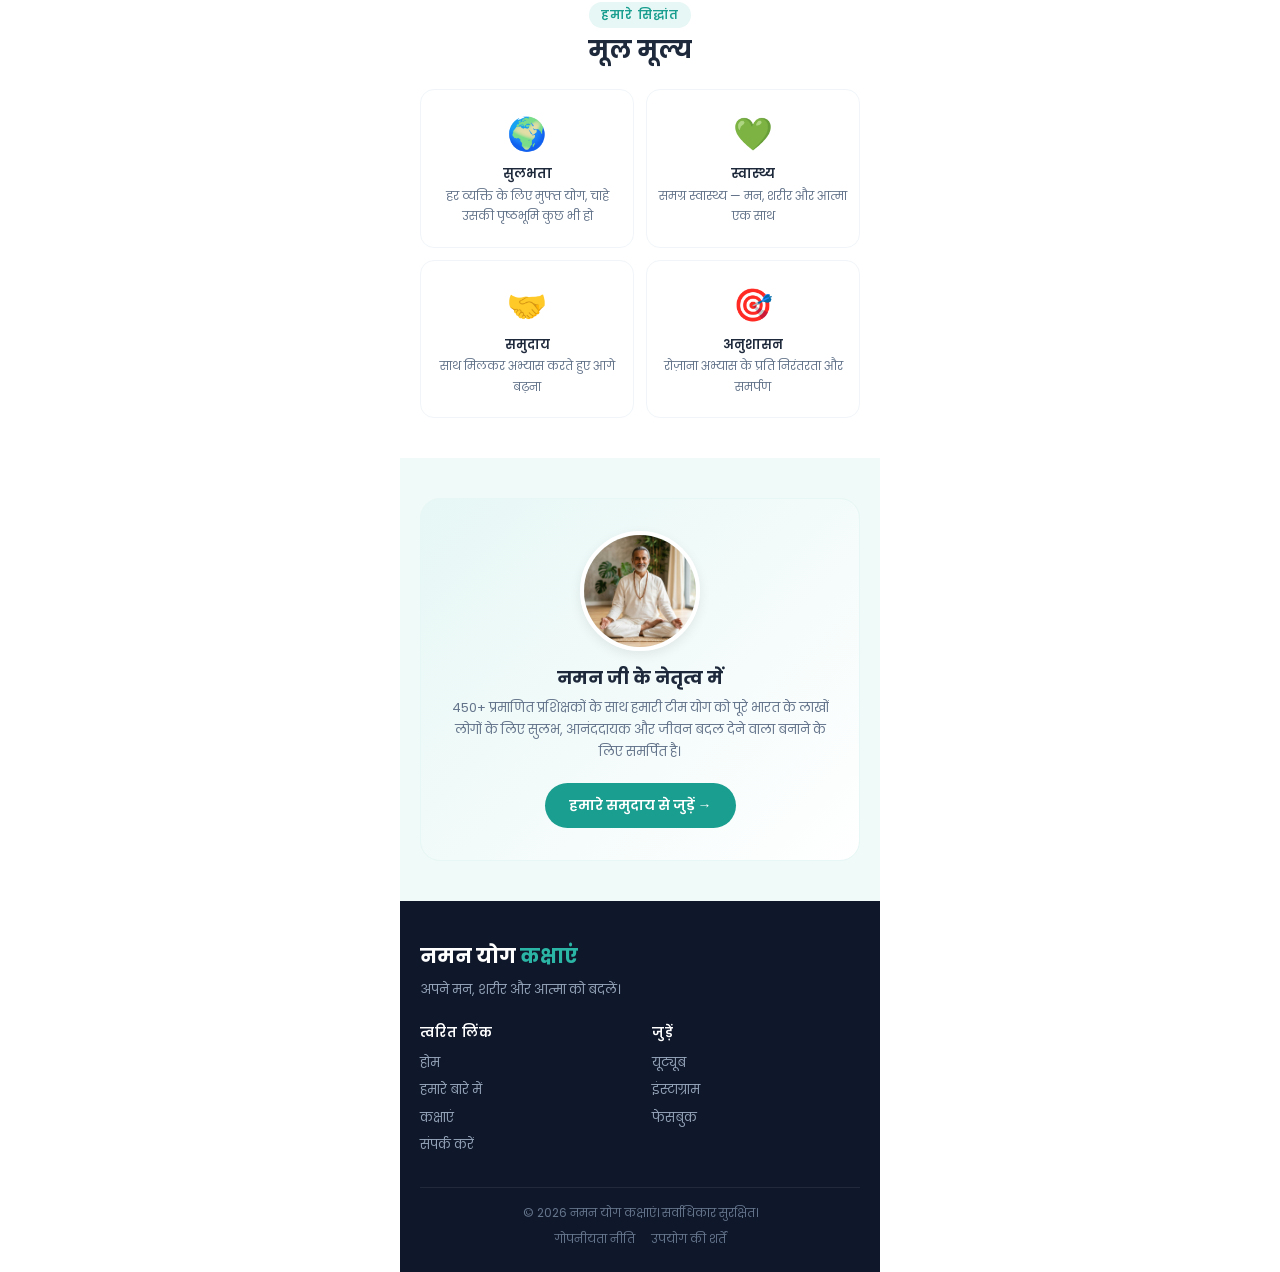
==== commit 0fd50dd7: "Added the hindi font" ====
--- a/about.html
+++ b/about.html
@@ -1,10 +1,10 @@
 <!DOCTYPE html>
-<html lang="en">
+<html lang="hi">
 <head>
   <meta charset="UTF-8">
   <meta name="viewport" content="width=device-width, initial-scale=1.0, maximum-scale=1.0, user-scalable=no">
-  <title>About Us — Naman Yoga Classes | Our Story & Mission</title>
-  <meta name="description" content="Learn about Naman Yoga Classes's mission to make yoga accessible to everyone.">
+  <title>हमारे बारे में — नमन योग कक्षाएं | हमारी कहानी और उद्देश्य</title>
+  <meta name="description" content="जानिए नमन योग कक्षाएं के उस उद्देश्य के बारे में, जिसका लक्ष्य योग को हर व्यक्ति तक पहुंचाना है।">
   <link rel="icon" href="data:image/svg+xml,<svg xmlns='http://www.w3.org/2000/svg' viewBox='0 0 32 32'><text y='28' font-size='28'>🧘</text></svg>">
 
   <link rel="stylesheet" href="css/reset.css">
@@ -21,13 +21,13 @@
   <nav class="nav" id="main-nav">
     <div class="nav__inner">
       <a href="index.html" class="nav__brand">
-        <span class="nav__name">Naman Yoga <span>Classes</span></span>
+        <span class="nav__name">नमन योग <span>कक्षाएं</span></span>
       </a>
       <div class="nav__search">
         <span class="nav__search-icon">🔍</span>
-        <input type="text" class="nav__search-input" placeholder="Search..." id="search-input">
+        <input type="text" class="nav__search-input" placeholder="खोजें..." id="search-input">
       </div>
-      <button class="nav__toggle" id="nav-toggle" aria-label="Open menu">
+      <button class="nav__toggle" id="nav-toggle" aria-label="मेन्यू खोलें">
         <span class="nav__toggle-bar"></span>
         <span class="nav__toggle-bar"></span>
         <span class="nav__toggle-bar"></span>
@@ -38,42 +38,42 @@
   <div class="nav__overlay" id="nav-overlay"></div>
   <div class="nav__drawer" id="nav-drawer">
     <div class="nav__drawer-header">
-      <div class="nav__drawer-brand">Naman Yoga <span>Classes</span></div>
+      <div class="nav__drawer-brand">नमन योग <span>कक्षाएं</span></div>
     </div>
     <div class="nav__links">
-      <a href="index.html" class="nav__link"><span class="nav__link-icon">🏠</span> Home</a>
-      <a href="about.html" class="nav__link active"><span class="nav__link-icon">📖</span> About Us</a>
-      <a href="classes.html" class="nav__link"><span class="nav__link-icon">🧘</span> Classes</a>
-      <a href="contact.html" class="nav__link"><span class="nav__link-icon">📞</span> Contact</a>
+      <a href="index.html" class="nav__link"><span class="nav__link-icon">🏠</span> होम</a>
+      <a href="about.html" class="nav__link active"><span class="nav__link-icon">📖</span> हमारे बारे में</a>
+      <a href="classes.html" class="nav__link"><span class="nav__link-icon">🧘</span> कक्षाएं</a>
+      <a href="contact.html" class="nav__link"><span class="nav__link-icon">📞</span> संपर्क करें</a>
     </div>
     <div class="nav__drawer-cta">
-      <a href="contact.html" class="btn btn--primary btn--full btn--pill">Get Started Free</a>
+      <a href="contact.html" class="btn btn--primary btn--full btn--pill">मुफ्त में शुरू करें</a>
     </div>
   </div>
 
   <!-- Hero -->
   <section class="about-hero">
-    <div class="about-hero__label">📖 Our Story</div>
-    <h1 class="about-hero__title">About Naman Yoga Classes</h1>
-    <p class="about-hero__subtitle">Making authentic yoga accessible to every household in India — for free, forever.</p>
+    <div class="about-hero__label">📖 हमारी कहानी</div>
+    <h1 class="about-hero__title">नमन योग कक्षाएं के बारे में</h1>
+    <p class="about-hero__subtitle">प्रामाणिक योग को भारत के हर घर तक पहुंचाना — मुफ्त, हमेशा के लिए।</p>
   </section>
 
   <!-- Mission & Vision -->
   <section class="section">
     <div class="section-header">
-      <span class="section-label">What Drives Us</span>
-      <h2 class="section-title">Mission & Vision</h2>
+      <span class="section-label">हमारी प्रेरणा</span>
+      <h2 class="section-title">उद्देश्य और दृष्टि</h2>
     </div>
     <div class="mv-cards">
       <div class="mv-card mv-card--mission animate-on-scroll">
         <div class="mv-card__icon">🎯</div>
-        <h3 class="mv-card__title">Our Mission</h3>
-        <p class="mv-card__text">To bring the ancient science of yoga to every doorstep in India, breaking barriers of cost, location, and language. We believe wellness is not a luxury — it's a right.</p>
+        <h3 class="mv-card__title">हमारा उद्देश्य</h3>
+        <p class="mv-card__text">योग के प्राचीन विज्ञान को भारत के हर द्वार तक पहुंचाना, और खर्च, स्थान तथा भाषा की सभी बाधाओं को तोड़ना। हमारा मानना है कि स्वास्थ्य विलासिता नहीं — यह हर व्यक्ति का अधिकार है।</p>
       </div>
       <div class="mv-card mv-card--vision animate-on-scroll">
         <div class="mv-card__icon">🔭</div>
-        <h3 class="mv-card__title">Our Vision</h3>
-        <p class="mv-card__text">A healthier India where every citizen has access to world-class yoga training, creating a ripple effect of physical fitness, mental clarity, and spiritual growth across generations.</p>
+        <h3 class="mv-card__title">हमारी दृष्टि</h3>
+        <p class="mv-card__text">एक स्वस्थ भारत, जहां हर नागरिक को विश्वस्तरीय योग प्रशिक्षण उपलब्ध हो — जिससे पीढ़ी दर पीढ़ी शारीरिक स्वास्थ्य, मानसिक स्पष्टता और आध्यात्मिक उन्नति का प्रवाह बना रहे।</p>
       </div>
     </div>
   </section>
@@ -81,39 +81,39 @@
   <!-- Journey Timeline -->
   <section class="section section--tinted">
     <div class="section-header">
-      <span class="section-label">Milestones</span>
-      <h2 class="section-title">Our Journey</h2>
+      <span class="section-label">पड़ाव</span>
+      <h2 class="section-title">हमारी यात्रा</h2>
     </div>
     <div class="timeline">
       <div class="timeline-item animate-on-scroll">
         <div class="timeline-item__dot"></div>
         <div class="timeline-item__year">2012</div>
-        <h3 class="timeline-item__title">The Beginning</h3>
-        <p class="timeline-item__text">Started with a single yoga class under a banyan tree with just 15 students in Rishikesh.</p>
+        <h3 class="timeline-item__title">शुरुआत</h3>
+        <p class="timeline-item__text">ऋषिकेश में एक बरगद के पेड़ के नीचे केवल 15 साधकों के साथ पहली योग कक्षा से शुरुआत हुई।</p>
       </div>
       <div class="timeline-item animate-on-scroll">
         <div class="timeline-item__dot"></div>
         <div class="timeline-item__year">2015</div>
-        <h3 class="timeline-item__title">Going Digital</h3>
-        <p class="timeline-item__text">Launched our first online classes, reaching 10,000+ students across 50 cities in India.</p>
+        <h3 class="timeline-item__title">डिजिटल की ओर</h3>
+        <p class="timeline-item__text">पहली ऑनलाइन कक्षाएं शुरू कीं और भारत के 50 शहरों में 10,000+ साधकों तक पहुंचे।</p>
       </div>
       <div class="timeline-item animate-on-scroll">
         <div class="timeline-item__dot"></div>
         <div class="timeline-item__year">2018</div>
-        <h3 class="timeline-item__title">1 Lakh Users</h3>
-        <p class="timeline-item__text">Crossed 1 lakh active daily practitioners. Featured in national media for the first time.</p>
+        <h3 class="timeline-item__title">1 लाख साधक</h3>
+        <p class="timeline-item__text">रोज़ अभ्यास करने वाले साधकों की संख्या 1 लाख के पार पहुंची। पहली बार राष्ट्रीय मीडिया में स्थान मिला।</p>
       </div>
       <div class="timeline-item animate-on-scroll">
         <div class="timeline-item__dot"></div>
         <div class="timeline-item__year">2020</div>
-        <h3 class="timeline-item__title">Pandemic Response</h3>
-        <p class="timeline-item__text">Made all classes free during COVID-19. User base grew 10x in 6 months to 50 lakh+ members.</p>
+        <h3 class="timeline-item__title">महामारी में सेवा</h3>
+        <p class="timeline-item__text">कोविड-19 के दौरान सभी कक्षाएं मुफ्त कर दीं। 6 महीनों में सदस्य संख्या 10 गुना बढ़कर 50 लाख+ हो गई।</p>
       </div>
       <div class="timeline-item animate-on-scroll">
         <div class="timeline-item__dot"></div>
         <div class="timeline-item__year">2024</div>
-        <h3 class="timeline-item__title">1.4 Crore+ Community</h3>
-        <p class="timeline-item__text">Now India's largest free yoga platform with 450+ certified instructors across all 28 states.</p>
+        <h3 class="timeline-item__title">1.4 करोड़+ का परिवार</h3>
+        <p class="timeline-item__text">आज सभी 28 राज्यों में 450+ प्रमाणित प्रशिक्षकों के साथ भारत का सबसे बड़ा मुफ्त योग मंच।</p>
       </div>
     </div>
   </section>
@@ -121,29 +121,29 @@
   <!-- Core Values -->
   <section class="section">
     <div class="section-header">
-      <span class="section-label">Our Principles</span>
-      <h2 class="section-title">Core Values</h2>
+      <span class="section-label">हमारे सिद्धांत</span>
+      <h2 class="section-title">मूल मूल्य</h2>
     </div>
     <div class="values-grid stagger-children">
       <div class="value-card animate-on-scroll">
         <div class="value-card__icon">🌍</div>
-        <h3 class="value-card__title">Accessibility</h3>
-        <p class="value-card__text">Free yoga for everyone, regardless of background</p>
+        <h3 class="value-card__title">सुलभता</h3>
+        <p class="value-card__text">हर व्यक्ति के लिए मुफ्त योग, चाहे उसकी पृष्ठभूमि कुछ भी हो</p>
       </div>
       <div class="value-card animate-on-scroll">
         <div class="value-card__icon">💚</div>
-        <h3 class="value-card__title">Wellness</h3>
-        <p class="value-card__text">Holistic health — mind, body & spirit together</p>
+        <h3 class="value-card__title">स्वास्थ्य</h3>
+        <p class="value-card__text">समग्र स्वास्थ्य — मन, शरीर और आत्मा एक साथ</p>
       </div>
       <div class="value-card animate-on-scroll">
         <div class="value-card__icon">🤝</div>
-        <h3 class="value-card__title">Community</h3>
-        <p class="value-card__text">Growing together through shared practice</p>
+        <h3 class="value-card__title">समुदाय</h3>
+        <p class="value-card__text">साथ मिलकर अभ्यास करते हुए आगे बढ़ना</p>
       </div>
       <div class="value-card animate-on-scroll">
         <div class="value-card__icon">🎯</div>
-        <h3 class="value-card__title">Discipline</h3>
-        <p class="value-card__text">Consistency and commitment to daily practice</p>
+        <h3 class="value-card__title">अनुशासन</h3>
+        <p class="value-card__text">रोज़ाना अभ्यास के प्रति निरंतरता और समर्पण</p>
       </div>
     </div>
   </section>
@@ -151,44 +151,44 @@
   <!-- Team CTA -->
   <section class="section section--tinted">
     <div class="team-cta animate-scale-in">
-      <img src="assets/images/trainer-main.png" alt="Acharya Rajneesh Kumar" class="team-cta__image" loading="lazy">
-      <h3 class="team-cta__title">Led by Naman</h3>
-      <p class="team-cta__text">With 450+ certified instructors, our team is dedicated to making yoga accessible, enjoyable and life-changing for millions across India.</p>
-      <a href="contact.html" class="btn btn--primary btn--pill">Join Our Community →</a>
+      <img src="assets/images/trainer-main.png" alt="नमन — योग प्रशिक्षक" class="team-cta__image" loading="lazy">
+      <h3 class="team-cta__title">नमन जी के नेतृत्व में</h3>
+      <p class="team-cta__text">450+ प्रमाणित प्रशिक्षकों के साथ हमारी टीम योग को पूरे भारत के लाखों लोगों के लिए सुलभ, आनंददायक और जीवन बदल देने वाला बनाने के लिए समर्पित है।</p>
+      <a href="contact.html" class="btn btn--primary btn--pill">हमारे समुदाय से जुड़ें →</a>
     </div>
   </section>
 
   <!-- Footer -->
   <footer class="footer">
     <div class="footer__brand">
-      <div class="footer__logo">Naman Yoga <span>Classes</span></div>
-      <p class="footer__tagline">Transform your mind, body & soul.</p>
+      <div class="footer__logo">नमन योग <span>कक्षाएं</span></div>
+      <p class="footer__tagline">अपने मन, शरीर और आत्मा को बदलें।</p>
     </div>
     <div class="footer__grid">
       <div>
-        <h3 class="footer__heading">Quick Links</h3>
+        <h3 class="footer__heading">त्वरित लिंक</h3>
         <div class="footer__links">
-          <a href="index.html" class="footer__link">Home</a>
-          <a href="about.html" class="footer__link">About Us</a>
-          <a href="classes.html" class="footer__link">Classes</a>
-          <a href="contact.html" class="footer__link">Contact</a>
+          <a href="index.html" class="footer__link">होम</a>
+          <a href="about.html" class="footer__link">हमारे बारे में</a>
+          <a href="classes.html" class="footer__link">कक्षाएं</a>
+          <a href="contact.html" class="footer__link">संपर्क करें</a>
         </div>
       </div>
       <div>
-        <h3 class="footer__heading">Connect</h3>
+        <h3 class="footer__heading">जुड़ें</h3>
         <div class="footer__links">
-          <a href="#" class="footer__link">YouTube</a>
-          <a href="#" class="footer__link">Instagram</a>
-          <a href="#" class="footer__link">Facebook</a>
+          <a href="#" class="footer__link">यूट्यूब</a>
+          <a href="#" class="footer__link">इंस्टाग्राम</a>
+          <a href="#" class="footer__link">फेसबुक</a>
         </div>
       </div>
     </div>
     <div class="footer__divider"></div>
     <div class="footer__bottom">
-      <p class="footer__copyright">© 2026 Naman Yoga Classes. All rights reserved.</p>
+      <p class="footer__copyright">© 2026 नमन योग कक्षाएं। सर्वाधिकार सुरक्षित।</p>
       <div class="footer__legal">
-        <a href="#" class="footer__legal-link">Privacy Policy</a>
-        <a href="#" class="footer__legal-link">Terms of Use</a>
+        <a href="#" class="footer__legal-link">गोपनीयता नीति</a>
+        <a href="#" class="footer__legal-link">उपयोग की शर्तें</a>
       </div>
     </div>
   </footer>
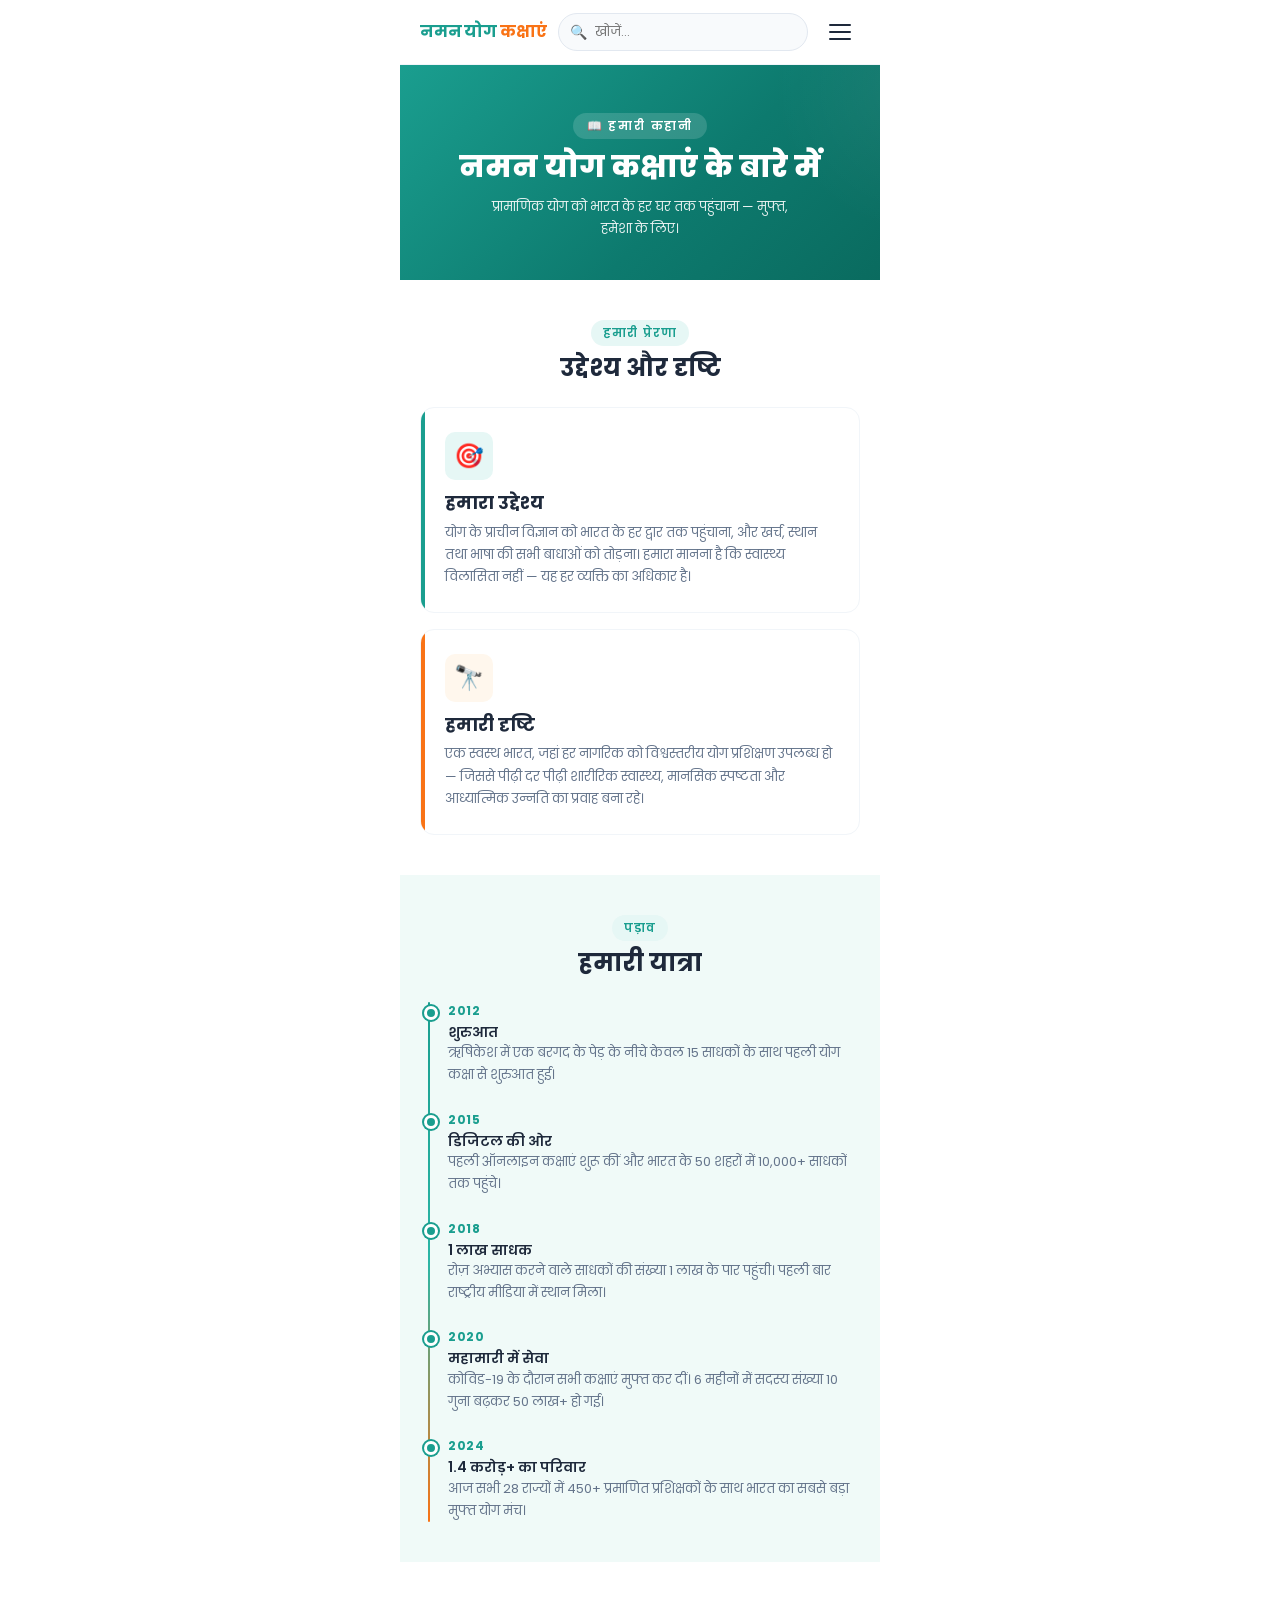
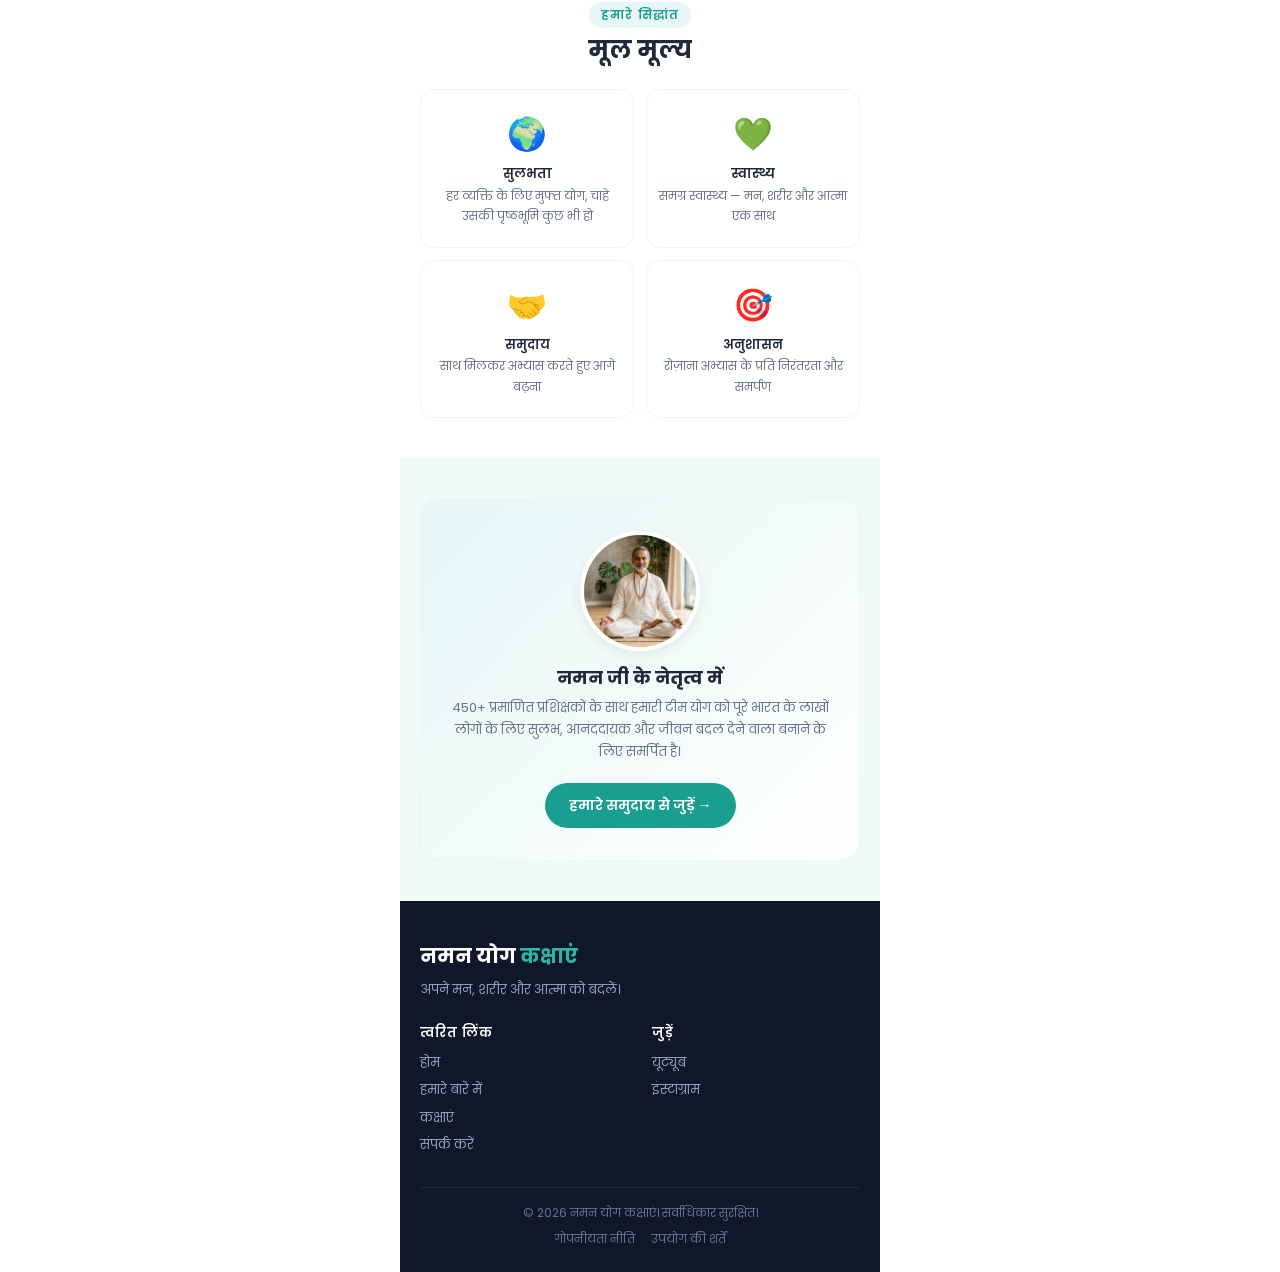
==== commit 89c85542: "Added the insta and youtube link" ====
--- a/about.html
+++ b/about.html
@@ -177,9 +177,8 @@
       <div>
         <h3 class="footer__heading">जुड़ें</h3>
         <div class="footer__links">
-          <a href="#" class="footer__link">यूट्यूब</a>
-          <a href="#" class="footer__link">इंस्टाग्राम</a>
-          <a href="#" class="footer__link">फेसबुक</a>
+          <a href="https://www.youtube.com/@yogwithnaman93" class="footer__link">यूट्यूब</a>
+          <a href="https://www.instagram.com/namanyogi2025?igsh=bjhqNmUzcmp2czFi" class="footer__link">इंस्टाग्राम</a>
         </div>
       </div>
     </div>
